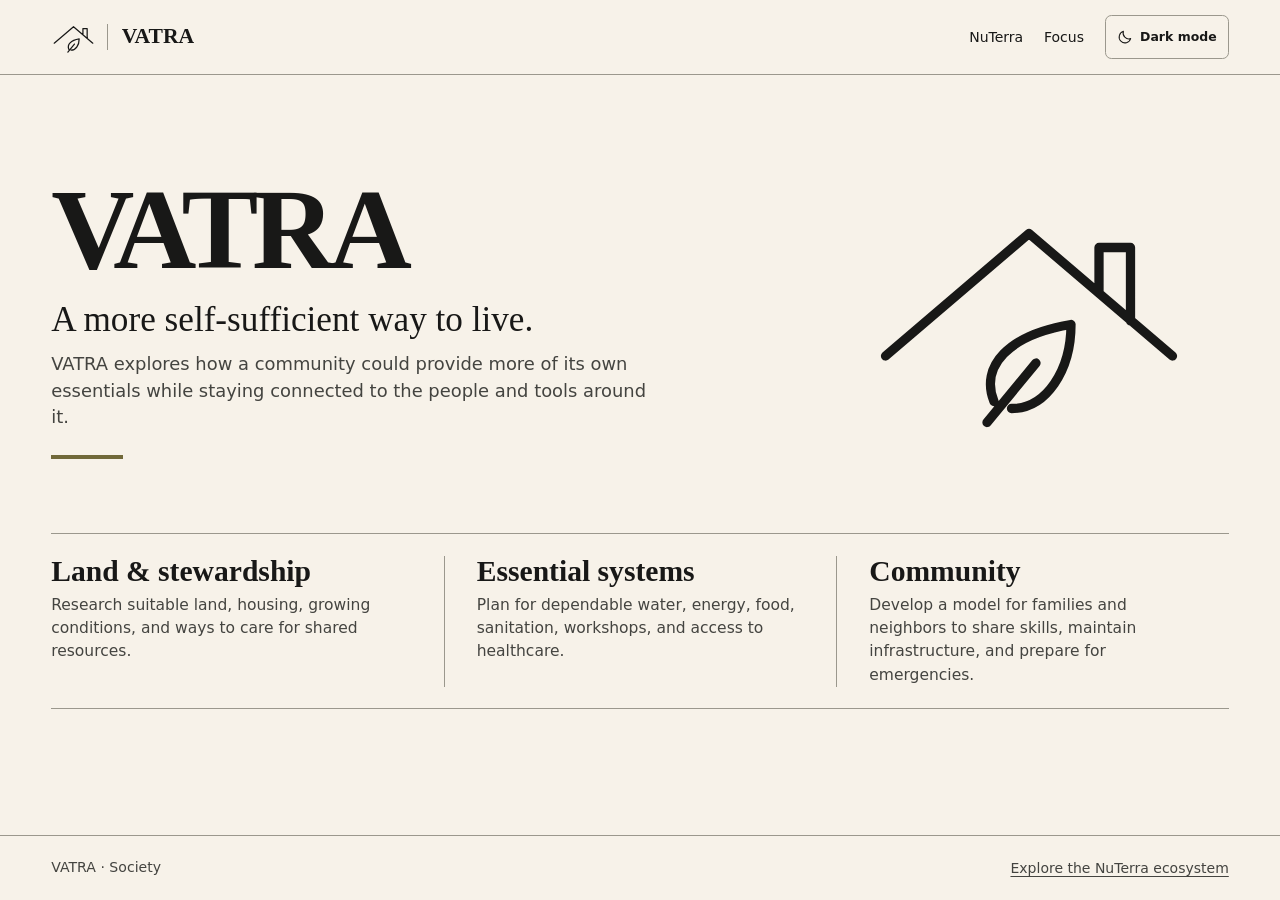
==== index.html @ 863878cb "Launch the Vatra project site" ====
<!doctype html>
<html lang="en" class="vatra">
<head>
  <meta charset="utf-8">
  <meta name="viewport" content="width=device-width, initial-scale=1">
  <title>VATRA | The NuTerra Project</title>
  <meta name="description" content="VATRA explores how a community could provide more of its own essentials while staying connected to the people and tools around it.">
  <meta name="theme-color" content="#f7f2e9">
  <link rel="canonical" href="https://deusordo.github.io/Vatra/">
  <link rel="icon" type="image/svg+xml" href="./favicon.svg">
  <meta property="og:type" content="website">
  <meta property="og:title" content="VATRA | The NuTerra Project">
  <meta property="og:description" content="VATRA explores how a community could provide more of its own essentials while staying connected to the people and tools around it.">
  <meta property="og:url" content="https://deusordo.github.io/Vatra/">
  <script src="./theme.js"></script>
  <link rel="stylesheet" href="./styles.css">
</head>
<body>
  <a class="skip" href="#content">Skip to content</a>
  <header class="site-header">
    <div class="wrap header-inner">
      <a class="identity" href="./"><span class="mark" aria-hidden="true"></span><span class="identity-name">VATRA</span></a>
      <nav class="header-links" aria-label="Main navigation">
        <a href="../NuTerra/">NuTerra</a>
        <a href="#focus">Focus</a>
        <button class="theme-toggle" data-theme-toggle type="button" hidden>
          <svg class="theme-sun" viewBox="0 0 24 24" aria-hidden="true"><circle cx="12" cy="12" r="4"/><path d="M12 2v2m0 16v2M2 12h2m16 0h2M4.93 4.93l1.41 1.41m11.32 11.32 1.41 1.41m0-14.14-1.41 1.41M6.34 17.66l-1.41 1.41"/></svg>
          <svg class="theme-moon" viewBox="0 0 24 24" aria-hidden="true"><path d="M20.5 14.4A8.7 8.7 0 0 1 9.6 3.5 8.8 8.8 0 1 0 20.5 14.4Z"/></svg>
          <span data-theme-label>Theme</span>
        </button>
      </nav>
    </div>
  </header>
  <main class="wrap" id="content" tabindex="-1">
    <section class="hero" aria-labelledby="title">
      <div class="hero-copy">
        <h1 id="title">VATRA</h1>
        <p class="tagline">A more self-sufficient way to live.</p>
        <p class="summary">VATRA explores how a community could provide more of its own essentials while staying connected to the people and tools around it.</p>
      </div>
      <span class="mark hero-mark" aria-hidden="true"></span>
    </section>
    <ul class="focus" id="focus" aria-label="Areas of focus">
        <li><h2>Land &amp; stewardship</h2><p>Research suitable land, housing, growing conditions, and ways to care for shared resources.</p></li>
        <li><h2>Essential systems</h2><p>Plan for dependable water, energy, food, sanitation, workshops, and access to healthcare.</p></li>
        <li><h2>Community</h2><p>Develop a model for families and neighbors to share skills, maintain infrastructure, and prepare for emergencies.</p></li>
    </ul>
  </main>
  <footer class="site-footer">
    <div class="wrap footer-inner">
      <p>VATRA · Society</p>
      <a href="../NuTerra/#ecosystem">Explore the NuTerra ecosystem</a>
    </div>
  </footer>
</body>
</html>
---- styles.css ----
*, *::before, *::after { box-sizing: border-box; }
:root {
  color-scheme: light dark;
  --paper: light-dark(var(--day), var(--night));
  --ink: light-dark(#181817, #f4f3f0);
  --muted: light-dark(#444440, #c1c3c4);
  --rule: light-dark(#9b988d, #777a7b);
  --accent: light-dark(var(--accent-day), var(--accent-night));
  --theme-outline: var(--rule);
  --theme-hover: light-dark(#00000009, #ffffff12);
  --serif: Georgia, 'Times New Roman', serif;
  --sans: system-ui, -apple-system, sans-serif;
  --heading: var(--serif);
  --copy: var(--serif);
  background: var(--paper);
  color: var(--ink);
  font: 1rem/1.5 var(--sans);
}
:root[data-theme="light"] { color-scheme: light; }
:root[data-theme="dark"] { color-scheme: dark; }
:root.vatra { --day: #f7f2e9; --night: #191613; --accent-day: #716939; --accent-night: #b6a873; }
:root.numind { --day: #f7f5f9; --night: #19171f; --accent-day: #75608e; --accent-night: #bda9d1; }
:root.vio { --day: #f3f6f7; --night: #121419; --accent-day: #42647b; --accent-night: #a0b9cb; --heading: var(--sans); --copy: var(--sans); }
body { display: flex; flex-direction: column; min-height: 100svh; margin: 0; }
.wrap { width: min(100% - clamp(2rem, 8vw, 8rem), 75rem); margin-inline: auto; }
a { color: inherit; text-underline-offset: .24em; }
a:focus-visible { outline: 2px solid currentColor; outline-offset: 4px; }
.skip { position: absolute; z-index: 1; inset: .5rem auto auto 1rem; padding: .65rem; background: var(--paper); transform: translateY(-160%); }
.skip:focus { transform: none; }
.site-header { border-bottom: 1px solid var(--rule); }
.header-inner, .footer-inner { display: flex; justify-content: space-between; align-items: center; flex-wrap: wrap; gap: .6rem 1.25rem; }
.header-inner { min-height: 4.65rem; padding-block: .4rem; }
.identity { display: inline-flex; align-items: center; gap: .7rem; width: fit-content; font: 650 1.35rem/1.2 var(--heading); text-decoration: none; }
.mark { display: block; flex: none; background: currentColor; mask: url('./mark.svg') center / contain no-repeat; }
.identity .mark { width: 2.8rem; height: 2.8rem; }
.identity-name { border-inline-start: 1px solid var(--rule); padding-inline-start: .85rem; }
.header-links { display: flex; align-items: center; flex-wrap: wrap; gap: .25rem 1.3rem; }
.header-links a, .footer-inner a { display: inline-flex; align-items: center; min-height: 2.75rem; font-size: .875rem; }
.header-links a { text-decoration: none; }
.header-links a:hover { text-decoration: underline; }
main { flex: 1; }
.hero { display: grid; grid-template-columns: minmax(0, 1fr) minmax(12rem, .56fr); align-items: center; gap: clamp(2rem, 5vw, 6rem); padding-block: clamp(2.2rem, 5.5vw, 6rem) clamp(1.9rem, 4vw, 4rem); }
h1, h2 { margin: 0; font-family: var(--heading); line-height: 1.05; }
h1 { font-size: clamp(3.9rem, 9vw, 8rem); font-weight: 600; letter-spacing: -.055em; }
.vio h1 { font-weight: 750; }
.tagline { margin: .55rem 0 .65rem; font: 500 clamp(1.45rem, 3vw, 2.2rem)/1.18 var(--copy); text-wrap: balance; }
.summary { max-width: 38rem; margin: 0; color: var(--muted); font-size: clamp(.98rem, 1.4vw, 1.125rem); }
.hero-copy::after { content: ''; display: block; width: 4.5rem; height: .25rem; margin-top: 1.45rem; background: var(--accent); }
.hero-mark { width: min(100%, 21rem); aspect-ratio: 1; margin-inline: auto; }
.numind .hero-mark { width: min(100%, 19rem); }
.focus { display: grid; grid-template-columns: repeat(3, minmax(0, 1fr)); margin: 0 0 clamp(2rem, 5vw, 4rem); padding: 1.35rem 0; border-block: 1px solid var(--rule); list-style: none; }
.focus li { padding-inline: clamp(.8rem, 2.5vw, 2rem); }
.focus li:first-child { padding-inline-start: 0; }
.focus li + li { border-inline-start: 1px solid var(--rule); }
.focus h2 { font-size: clamp(1.3rem, 2.5vw, 1.85rem); font-weight: 650; }
.focus p { margin: .45rem 0 0; color: var(--muted); font-size: .97rem; }
.site-footer { border-top: 1px solid var(--rule); color: var(--muted); }
.footer-inner { min-height: 4rem; }
.footer-inner p { font-size: .88rem; }
@media (max-width: 620px) {
  .header-inner { gap: 0; }
  .identity { min-height: 2.75rem; }
  .header-links { gap: .2rem 1rem; }
  .header-links a { min-height: 2.4rem; }
  .hero { grid-template-columns: minmax(0, 1fr); gap: .35rem; }
  .hero-mark, .numind .hero-mark { width: min(58%, 12rem); }
  .focus { grid-template-columns: minmax(0, 1fr); padding: 0; }
  .focus li { padding: .95rem 0; }
  .focus li + li { border-inline-start: 0; border-top: 1px solid var(--rule); }
}

.theme-toggle {
  display: inline-flex;
  align-items: center;
  justify-content: center;
  gap: .45rem;
  flex: none;
  min-height: 2.75rem;
  padding: .35rem .7rem;
  border: 1px solid var(--theme-outline);
  border-radius: .4rem;
  color: inherit;
  background: transparent;
  font: 600 .78rem/1.2 system-ui, sans-serif;
  white-space: nowrap;
  cursor: pointer;
}
.theme-toggle[hidden], .theme-sun, :root[data-theme="dark"] .theme-moon { display: none; }
:root[data-theme="dark"] .theme-sun { display: block; }
.theme-toggle svg { width: 1rem; height: 1rem; fill: none; stroke: currentColor; stroke-width: 1.55; stroke-linecap: round; stroke-linejoin: round; }
.theme-toggle:hover { background: var(--theme-hover); }
.theme-toggle:focus-visible { outline: 2px solid currentColor; outline-offset: 3px; }
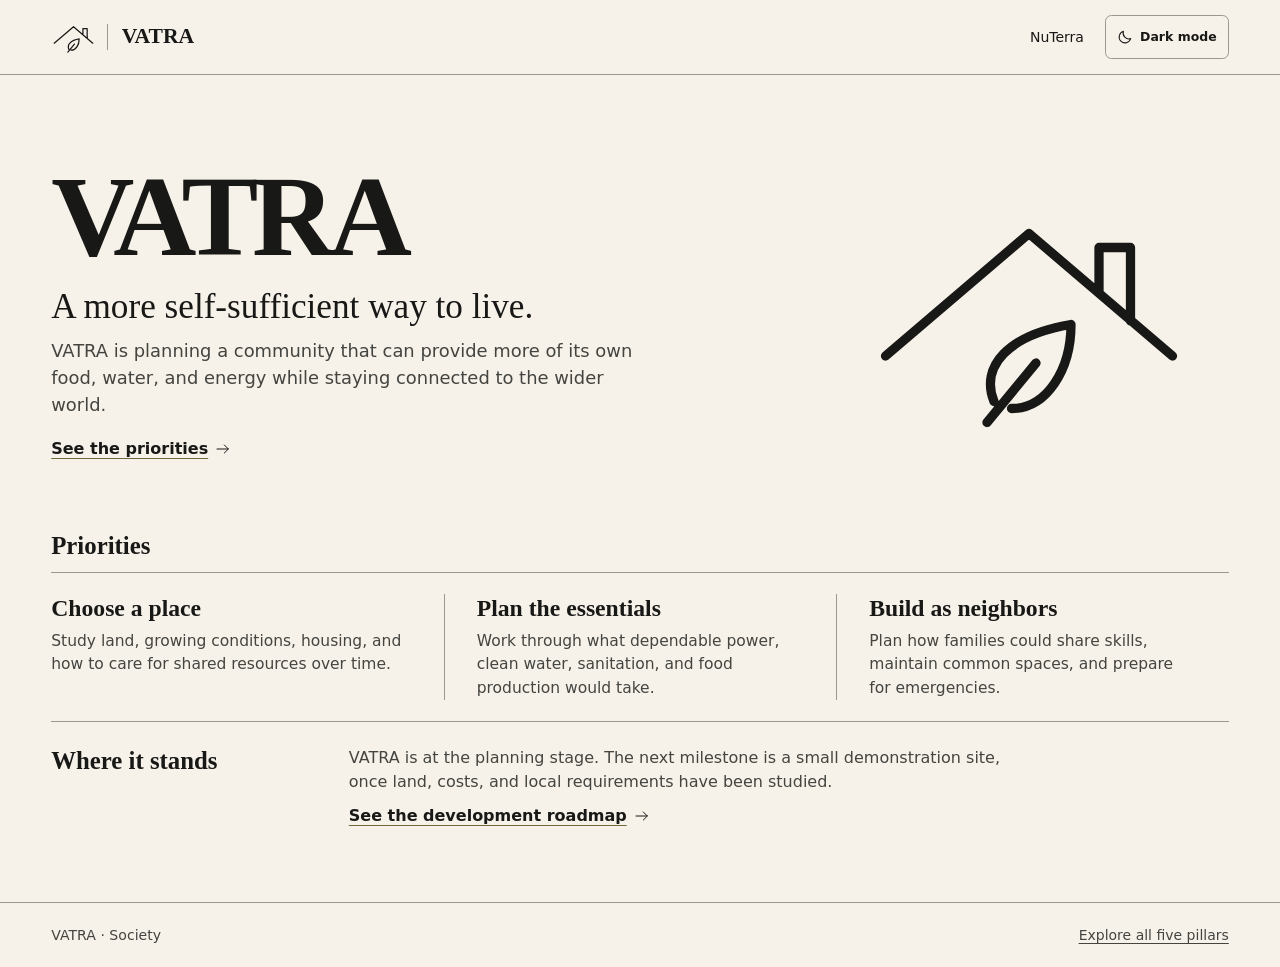
==== commit 2dc33d5a: "Clarify the VATRA plan and next milestone" ====
--- a/index.html
+++ b/index.html
@@ -4,16 +4,16 @@
   <meta charset="utf-8">
   <meta name="viewport" content="width=device-width, initial-scale=1">
   <title>VATRA | The NuTerra Project</title>
-  <meta name="description" content="VATRA explores how a community could provide more of its own essentials while staying connected to the people and tools around it.">
+  <meta name="description" content="VATRA is planning a community that can provide more of its own food, water, and energy while staying connected to the wider world.">
   <meta name="theme-color" content="#f7f2e9">
   <link rel="canonical" href="https://deusordo.github.io/Vatra/">
   <link rel="icon" type="image/svg+xml" href="./favicon.svg">
   <meta property="og:type" content="website">
   <meta property="og:title" content="VATRA | The NuTerra Project">
-  <meta property="og:description" content="VATRA explores how a community could provide more of its own essentials while staying connected to the people and tools around it.">
+  <meta property="og:description" content="VATRA is planning a community that can provide more of its own food, water, and energy while staying connected to the wider world.">
   <meta property="og:url" content="https://deusordo.github.io/Vatra/">
   <script src="./theme.js"></script>
-  <link rel="stylesheet" href="./styles.css">
+  <link rel="stylesheet" href="./styles.css?v=20261123editorial">
 </head>
 <body>
   <a class="skip" href="#content">Skip to content</a>
@@ -22,7 +22,6 @@
       <a class="identity" href="./"><span class="mark" aria-hidden="true"></span><span class="identity-name">VATRA</span></a>
       <nav class="header-links" aria-label="Main navigation">
         <a href="../NuTerra/">NuTerra</a>
-        <a href="#focus">Focus</a>
         <button class="theme-toggle" data-theme-toggle type="button" hidden>
           <svg class="theme-sun" viewBox="0 0 24 24" aria-hidden="true"><circle cx="12" cy="12" r="4"/><path d="M12 2v2m0 16v2M2 12h2m16 0h2M4.93 4.93l1.41 1.41m11.32 11.32 1.41 1.41m0-14.14-1.41 1.41M6.34 17.66l-1.41 1.41"/></svg>
           <svg class="theme-moon" viewBox="0 0 24 24" aria-hidden="true"><path d="M20.5 14.4A8.7 8.7 0 0 1 9.6 3.5 8.8 8.8 0 1 0 20.5 14.4Z"/></svg>
@@ -36,20 +35,31 @@
       <div class="hero-copy">
         <h1 id="title">VATRA</h1>
         <p class="tagline">A more self-sufficient way to live.</p>
-        <p class="summary">VATRA explores how a community could provide more of its own essentials while staying connected to the people and tools around it.</p>
+        <p class="summary">VATRA is planning a community that can provide more of its own food, water, and energy while staying connected to the wider world.</p>
+        <a class="work-link" href="#focus">See the priorities <svg viewBox="0 0 24 24" aria-hidden="true"><path d="M3 12h17m-6-6 6 6-6 6"/></svg></a>
       </div>
       <span class="mark hero-mark" aria-hidden="true"></span>
     </section>
-    <ul class="focus" id="focus" aria-label="Areas of focus">
-        <li><h2>Land &amp; stewardship</h2><p>Research suitable land, housing, growing conditions, and ways to care for shared resources.</p></li>
-        <li><h2>Essential systems</h2><p>Plan for dependable water, energy, food, sanitation, workshops, and access to healthcare.</p></li>
-        <li><h2>Community</h2><p>Develop a model for families and neighbors to share skills, maintain infrastructure, and prepare for emergencies.</p></li>
-    </ul>
+    <section id="focus" aria-labelledby="focus-heading">
+      <h2 class="section-title" id="focus-heading">Priorities</h2>
+      <ul class="focus">
+      <li><h3>Choose a place</h3><p>Study land, growing conditions, housing, and how to care for shared resources over time.</p></li>
+      <li><h3>Plan the essentials</h3><p>Work through what dependable power, clean water, sanitation, and food production would take.</p></li>
+      <li><h3>Build as neighbors</h3><p>Plan how families could share skills, maintain common spaces, and prepare for emergencies.</p></li>
+      </ul>
+    </section>
+    <section class="project-status" aria-labelledby="status-heading">
+      <h2 class="section-title" id="status-heading">Where it stands</h2>
+      <div>
+        <p>VATRA is at the planning stage. The next milestone is a small demonstration site, once land, costs, and local requirements have been studied.</p>
+        <a class="work-link" href="../NuTerra/project.html#roadmap">See the development roadmap <svg viewBox="0 0 24 24" aria-hidden="true"><path d="M3 12h17m-6-6 6 6-6 6"/></svg></a>
+      </div>
+    </section>
   </main>
   <footer class="site-footer">
     <div class="wrap footer-inner">
       <p>VATRA · Society</p>
-      <a href="../NuTerra/#ecosystem">Explore the NuTerra ecosystem</a>
+      <a href="../NuTerra/#ecosystem">Explore all five pillars</a>
     </div>
   </footer>
 </body>
--- a/styles.css
+++ b/styles.css
@@ -45,14 +45,12 @@
 .vio h1 { font-weight: 750; }
 .tagline { margin: .55rem 0 .65rem; font: 500 clamp(1.45rem, 3vw, 2.2rem)/1.18 var(--copy); text-wrap: balance; }
 .summary { max-width: 38rem; margin: 0; color: var(--muted); font-size: clamp(.98rem, 1.4vw, 1.125rem); }
-.hero-copy::after { content: ''; display: block; width: 4.5rem; height: .25rem; margin-top: 1.45rem; background: var(--accent); }
 .hero-mark { width: min(100%, 21rem); aspect-ratio: 1; margin-inline: auto; }
 .numind .hero-mark { width: min(100%, 19rem); }
 .focus { display: grid; grid-template-columns: repeat(3, minmax(0, 1fr)); margin: 0 0 clamp(2rem, 5vw, 4rem); padding: 1.35rem 0; border-block: 1px solid var(--rule); list-style: none; }
 .focus li { padding-inline: clamp(.8rem, 2.5vw, 2rem); }
 .focus li:first-child { padding-inline-start: 0; }
 .focus li + li { border-inline-start: 1px solid var(--rule); }
-.focus h2 { font-size: clamp(1.3rem, 2.5vw, 1.85rem); font-weight: 650; }
 .focus p { margin: .45rem 0 0; color: var(--muted); font-size: .97rem; }
 .site-footer { border-top: 1px solid var(--rule); color: var(--muted); }
 .footer-inner { min-height: 4rem; }
@@ -90,3 +88,22 @@
 .theme-toggle svg { width: 1rem; height: 1rem; fill: none; stroke: currentColor; stroke-width: 1.55; stroke-linecap: round; stroke-linejoin: round; }
 .theme-toggle:hover { background: var(--theme-hover); }
 .theme-toggle:focus-visible { outline: 2px solid currentColor; outline-offset: 3px; }
+
+.work-link { display: inline-flex; align-items: center; gap: .45rem; min-height: 2.75rem; font-weight: 650; width: fit-content; text-decoration-color: var(--accent); }
+.work-link svg { width: 1rem; height: 1rem; flex: none; fill: none; stroke: currentColor; stroke-width: 1.5; stroke-linecap: round; stroke-linejoin: round; }
+.work-link:hover { text-decoration-color: currentColor; }
+.hero .work-link { margin-block-start: .55rem; }
+.section-title { margin-block-end: .8rem; font-size: clamp(1.25rem, 2.3vw, 1.55rem); font-weight: 650; }
+.focus { margin-block-end: 0; }
+.focus h3 { margin: 0; font: 650 clamp(1.15rem, 2vw, 1.48rem)/1.2 var(--heading); }
+.project-status { display: grid; grid-template-columns: minmax(0, .32fr) minmax(0, 1fr); gap: 1rem; margin-block: 1.5rem clamp(2rem, 5vw, 4rem); }
+.project-status p { max-width: 43rem; margin: 0; color: var(--muted); }
+.project-status .section-title { margin: .12rem 0 0; }
+@media (max-width: 620px) {
+  .header-inner { gap: .25rem .65rem; }
+  .header-links { gap: .2rem .65rem; }
+  .hero { position: relative; padding-block: 1.8rem 1.65rem; }
+  .hero h1 { padding-inline-end: 4.5rem; font-size: clamp(3rem, 12.2vw, 4.35rem); }
+  .hero-mark, .numind .hero-mark { position: absolute; inset: 1.45rem 0 auto auto; width: clamp(3.8rem, 16vw, 5rem); }
+  .project-status { grid-template-columns: minmax(0, 1fr); gap: .45rem; }
+}
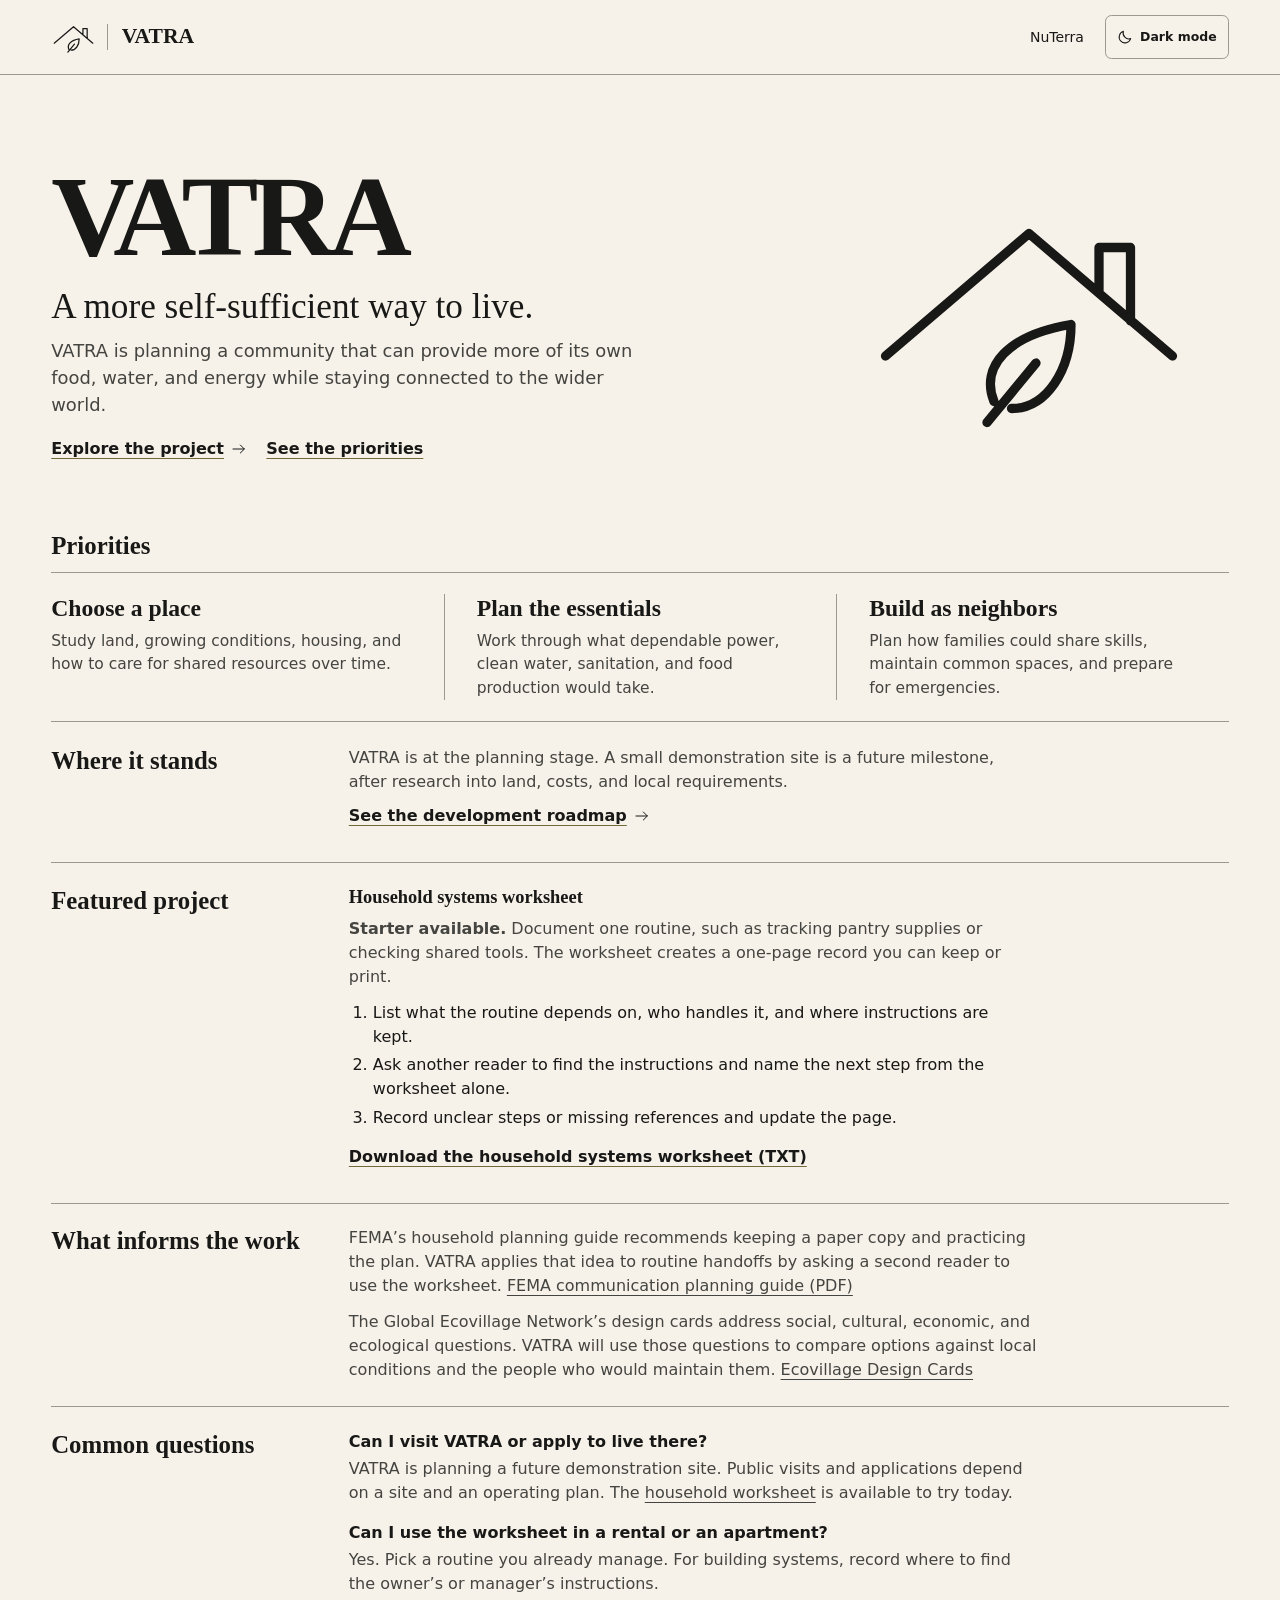
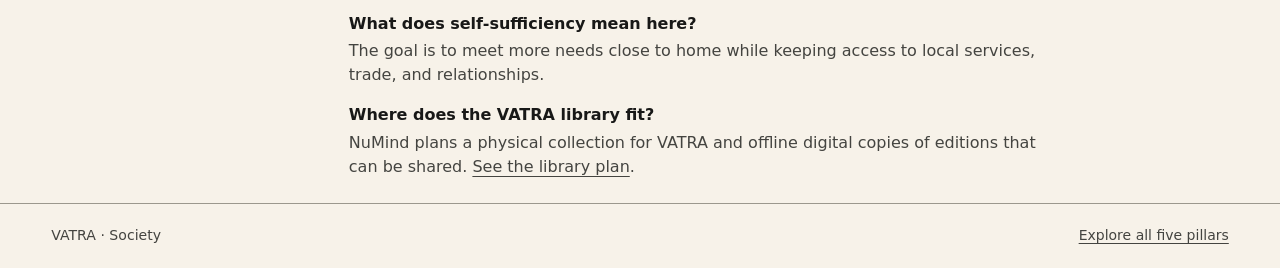
==== commit 7ff17718: "Add a household systems worksheet and field testing plan" ====
--- a/index.html
+++ b/index.html
@@ -13,7 +13,7 @@
   <meta property="og:description" content="VATRA is planning a community that can provide more of its own food, water, and energy while staying connected to the wider world.">
   <meta property="og:url" content="https://deusordo.github.io/Vatra/">
   <script src="./theme.js"></script>
-  <link rel="stylesheet" href="./styles.css?v=20261123editorial">
+  <link rel="stylesheet" href="./styles.css?v=household-systems">
 </head>
 <body>
   <a class="skip" href="#content">Skip to content</a>
@@ -36,7 +36,10 @@
         <h1 id="title">VATRA</h1>
         <p class="tagline">A more self-sufficient way to live.</p>
         <p class="summary">VATRA is planning a community that can provide more of its own food, water, and energy while staying connected to the wider world.</p>
-        <a class="work-link" href="#focus">See the priorities <svg viewBox="0 0 24 24" aria-hidden="true"><path d="M3 12h17m-6-6 6 6-6 6"/></svg></a>
+        <div class="hero-links">
+          <a class="work-link" href="#project">Explore the project <svg viewBox="0 0 24 24" aria-hidden="true"><path d="M3 12h17m-6-6 6 6-6 6"/></svg></a>
+          <a class="work-link" href="#focus">See the priorities</a>
+        </div>
       </div>
       <span class="mark hero-mark" aria-hidden="true"></span>
     </section>
@@ -51,9 +54,42 @@
     <section class="project-status" aria-labelledby="status-heading">
       <h2 class="section-title" id="status-heading">Where it stands</h2>
       <div>
-        <p>VATRA is at the planning stage. The next milestone is a small demonstration site, once land, costs, and local requirements have been studied.</p>
+        <p>VATRA is at the planning stage. A small demonstration site is a future milestone, after research into land, costs, and local requirements.</p>
         <a class="work-link" href="../NuTerra/project.html#roadmap">See the development roadmap <svg viewBox="0 0 24 24" aria-hidden="true"><path d="M3 12h17m-6-6 6 6-6 6"/></svg></a>
       </div>
+    </section>
+    <section class="project-status content-section" id="project" aria-labelledby="project-heading">
+      <h2 class="section-title" id="project-heading">Featured project</h2>
+      <div>
+        <h3>Household systems worksheet</h3>
+        <p><strong>Starter available.</strong> Document one routine, such as tracking pantry supplies or checking shared tools. The worksheet creates a one-page record you can keep or print.</p>
+        <ol class="project-steps">
+          <li>List what the routine depends on, who handles it, and where instructions are kept.</li>
+          <li>Ask another reader to find the instructions and name the next step from the worksheet alone.</li>
+          <li>Record unclear steps or missing references and update the page.</li>
+        </ol>
+        <a class="work-link" href="./household-systems-worksheet.txt" download>Download the household systems worksheet (TXT)</a>
+      </div>
+    </section>
+    <section class="project-status content-section" aria-labelledby="research-heading">
+      <h2 class="section-title" id="research-heading">What informs the work</h2>
+      <div>
+        <p>FEMA’s household planning guide recommends keeping a paper copy and practicing the plan. VATRA applies that idea to routine handoffs by asking a second reader to use the worksheet. <a href="https://www.ready.gov/sites/default/files/2020-03/family-emergency-communication-planning-document.pdf">FEMA communication planning guide (PDF)</a></p>
+        <p>The Global Ecovillage Network’s design cards address social, cultural, economic, and ecological questions. VATRA will use those questions to compare options against local conditions and the people who would maintain them. <a href="https://ecovillage.org/resources-library/tools/ecovillage-design-cards-online-tool/">Ecovillage Design Cards</a></p>
+      </div>
+    </section>
+    <section class="project-status content-section" id="questions" aria-labelledby="questions-heading">
+      <h2 class="section-title" id="questions-heading">Common questions</h2>
+      <dl class="questions">
+        <dt>Can I visit VATRA or apply to live there?</dt>
+        <dd>VATRA is planning a future demonstration site. Public visits and applications depend on a site and an operating plan. The <a href="#project">household worksheet</a> is available to try today.</dd>
+        <dt>Can I use the worksheet in a rental or an apartment?</dt>
+        <dd>Yes. Pick a routine you already manage. For building systems, record where to find the owner’s or manager’s instructions.</dd>
+        <dt>What does self-sufficiency mean here?</dt>
+        <dd>The goal is to meet more needs close to home while keeping access to local services, trade, and relationships.</dd>
+        <dt>Where does the VATRA library fit?</dt>
+        <dd>NuMind plans a physical collection for VATRA and offline digital copies of editions that can be shared. <a href="../Numind/#library">See the library plan</a>.</dd>
+      </dl>
     </section>
   </main>
   <footer class="site-footer">
--- a/styles.css
+++ b/styles.css
@@ -92,13 +92,22 @@
 .work-link { display: inline-flex; align-items: center; gap: .45rem; min-height: 2.75rem; font-weight: 650; width: fit-content; text-decoration-color: var(--accent); }
 .work-link svg { width: 1rem; height: 1rem; flex: none; fill: none; stroke: currentColor; stroke-width: 1.5; stroke-linecap: round; stroke-linejoin: round; }
 .work-link:hover { text-decoration-color: currentColor; }
-.hero .work-link { margin-block-start: .55rem; }
+.hero-links { display: flex; flex-wrap: wrap; gap: 0 1.2rem; margin-block-start: .55rem; }
 .section-title { margin-block-end: .8rem; font-size: clamp(1.25rem, 2.3vw, 1.55rem); font-weight: 650; }
 .focus { margin-block-end: 0; }
 .focus h3 { margin: 0; font: 650 clamp(1.15rem, 2vw, 1.48rem)/1.2 var(--heading); }
-.project-status { display: grid; grid-template-columns: minmax(0, .32fr) minmax(0, 1fr); gap: 1rem; margin-block: 1.5rem clamp(2rem, 5vw, 4rem); }
+.project-status { display: grid; grid-template-columns: minmax(0, .32fr) minmax(0, 1fr); gap: 1rem; margin-block: 1.5rem; }
 .project-status p { max-width: 43rem; margin: 0; color: var(--muted); }
 .project-status .section-title { margin: .12rem 0 0; }
+.content-section { border-block-start: 1px solid var(--rule); padding-block-start: 1.4rem; }
+.content-section h3 { margin: 0 0 .55rem; font: 650 1.15rem/1.2 var(--heading); }
+.content-section p + p { margin-top: .75rem; }
+.project-steps { max-width: 42rem; margin: .75rem 0 .3rem; padding-inline-start: 1.5rem; }
+.project-steps li + li { margin-top: .3rem; }
+.questions { max-width: 43rem; margin: 0; }
+.questions dt { font-weight: 650; }
+.questions dt:not(:first-child) { margin-top: 1rem; }
+.questions dd { margin: .2rem 0 0; color: var(--muted); }
 @media (max-width: 620px) {
   .header-inner { gap: .25rem .65rem; }
   .header-links { gap: .2rem .65rem; }
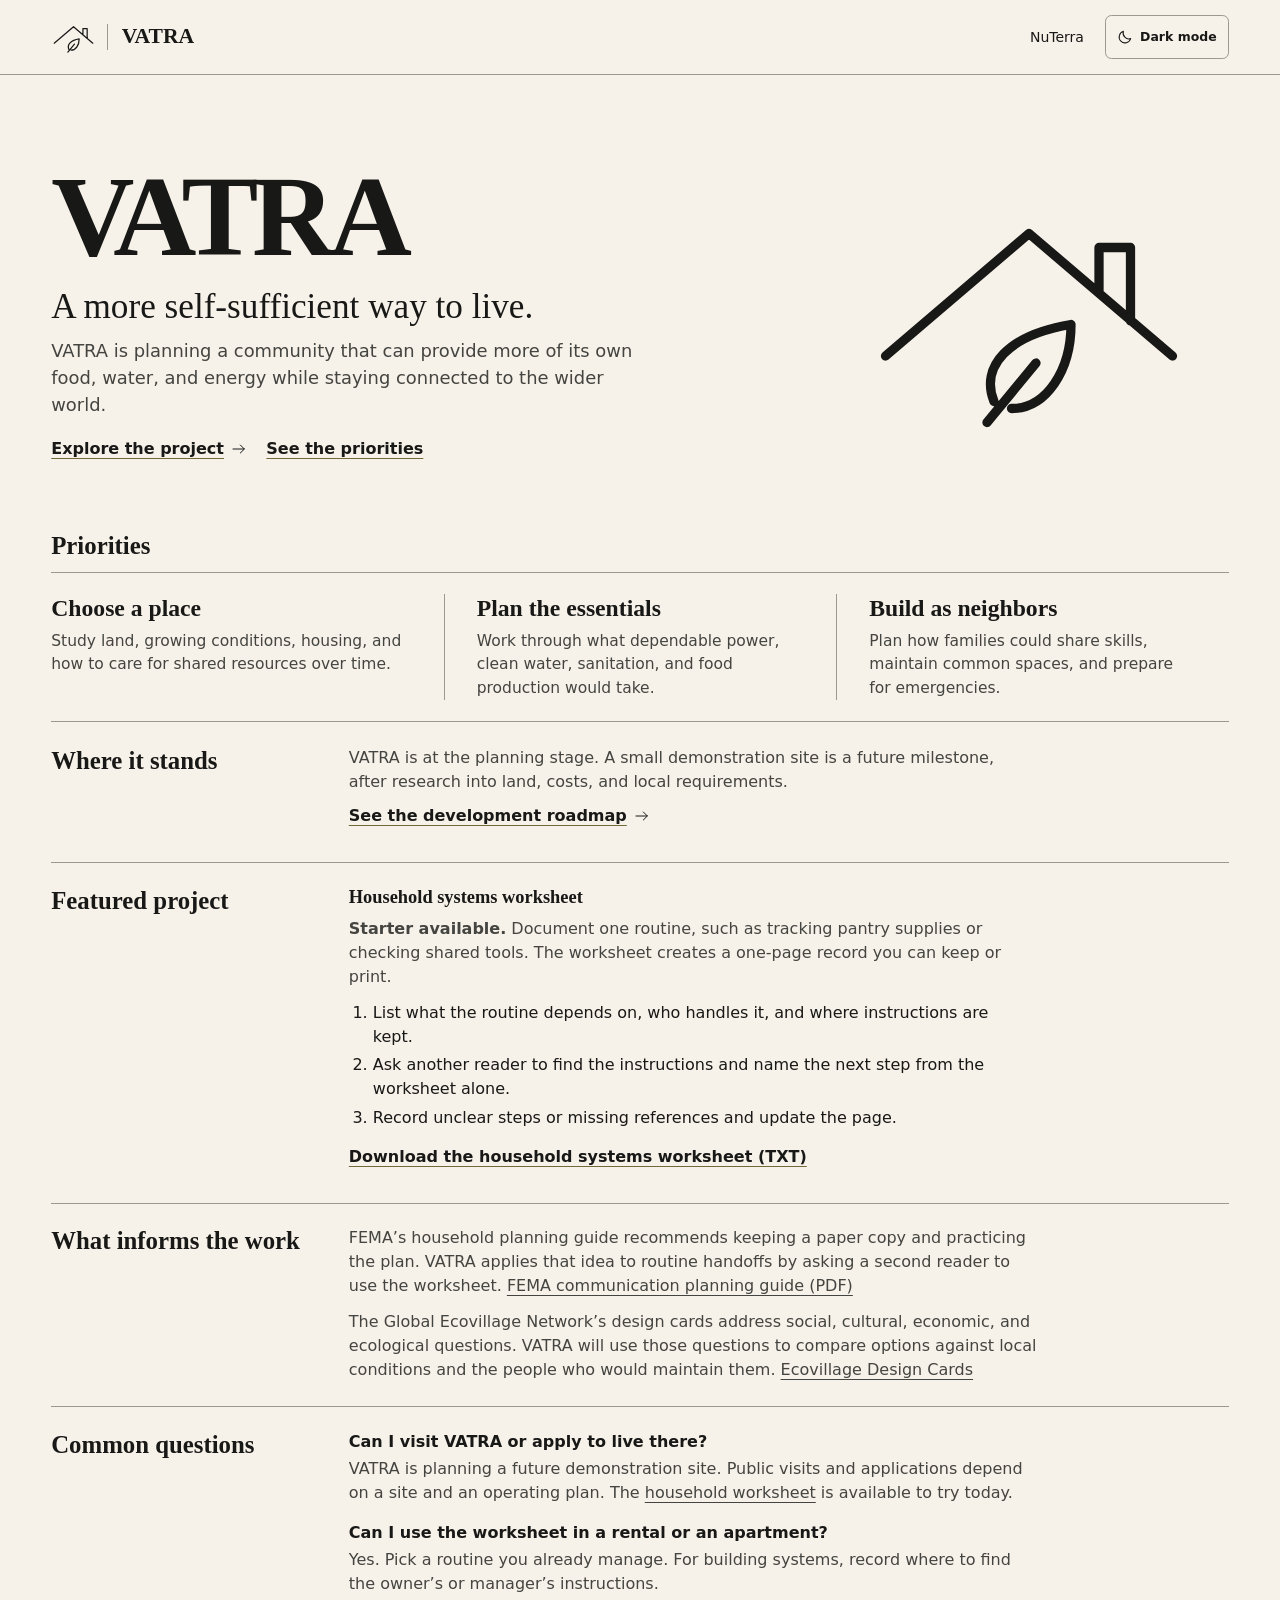
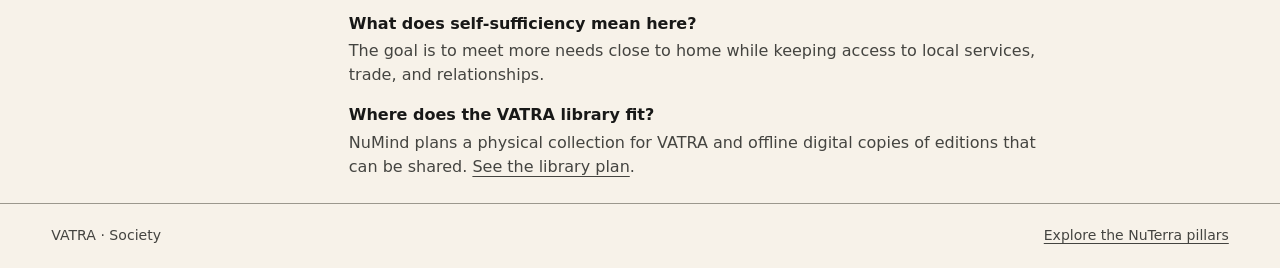
==== commit 82f99178: "Align the VATRA ecosystem link with NuTerra" ====
--- a/index.html
+++ b/index.html
@@ -95,7 +95,7 @@
   <footer class="site-footer">
     <div class="wrap footer-inner">
       <p>VATRA · Society</p>
-      <a href="../NuTerra/#ecosystem">Explore all five pillars</a>
+      <a href="../NuTerra/#ecosystem">Explore the NuTerra pillars</a>
     </div>
   </footer>
 </body>
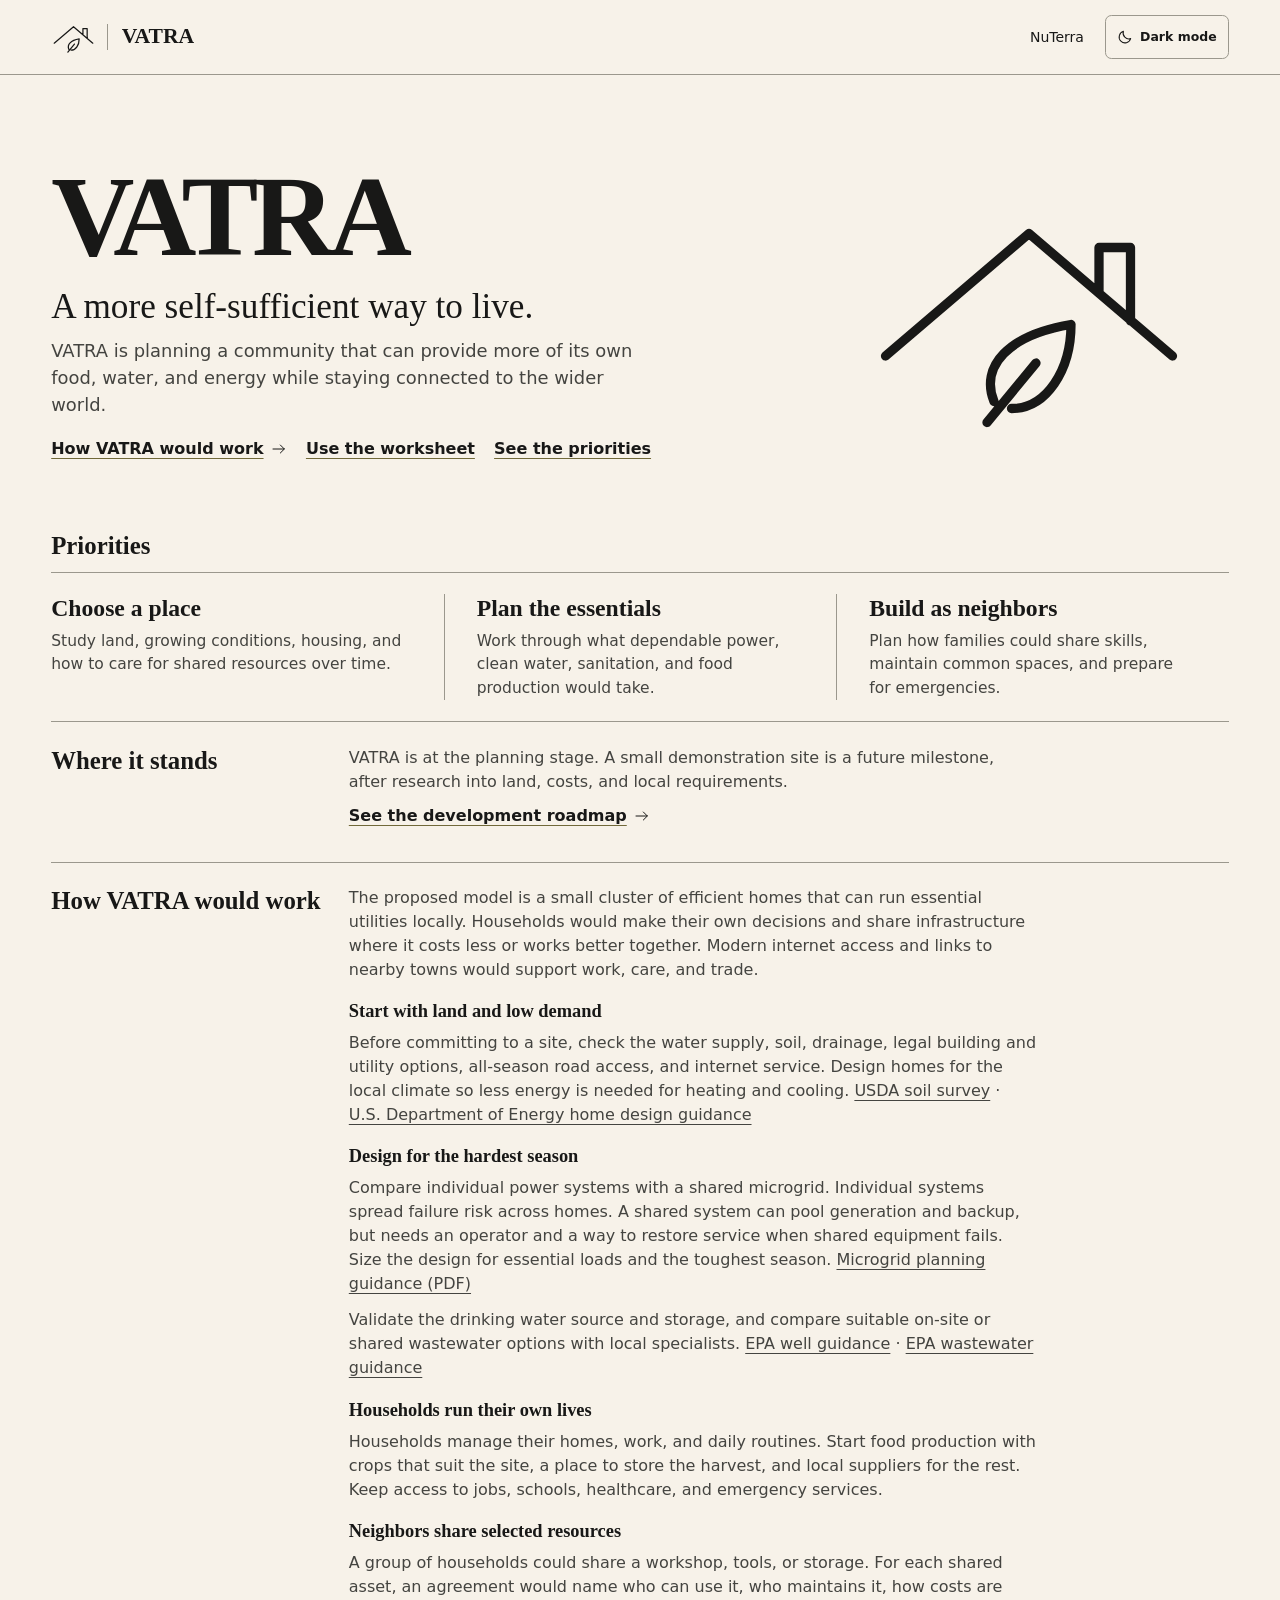
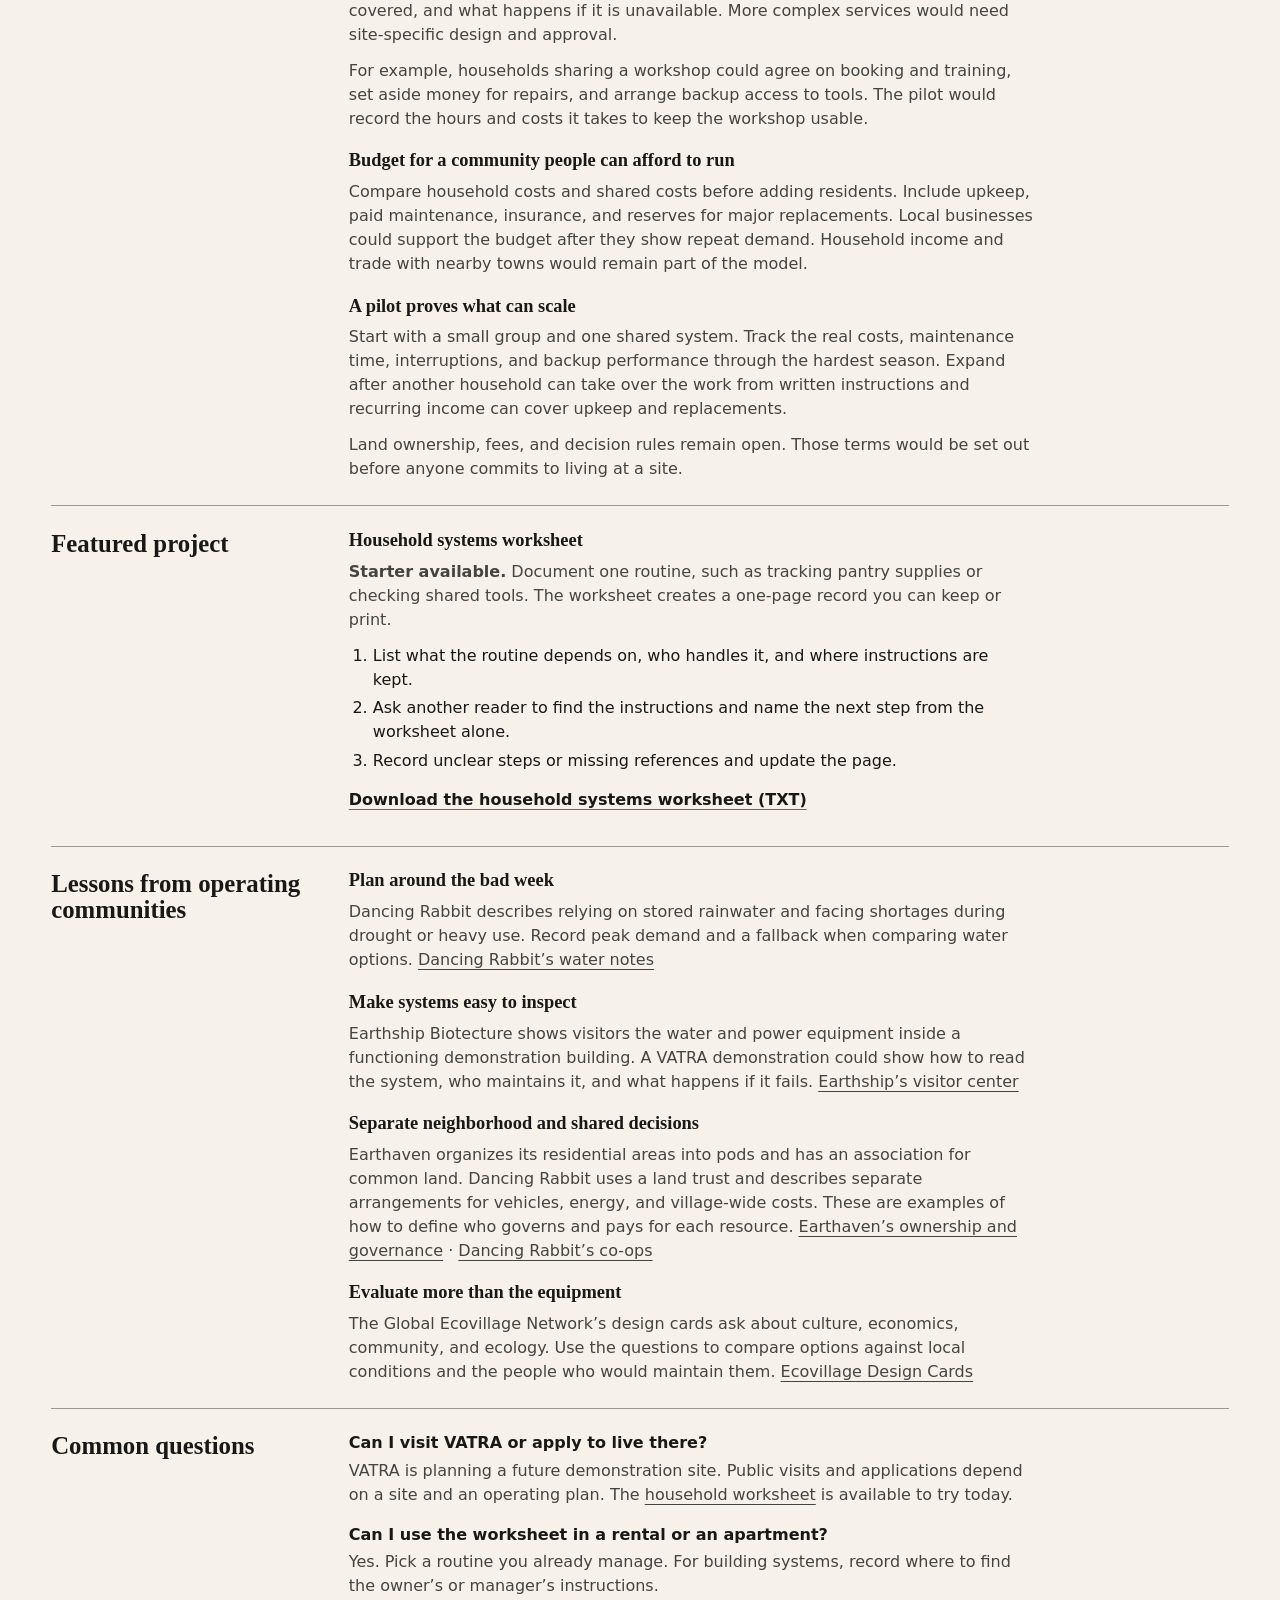
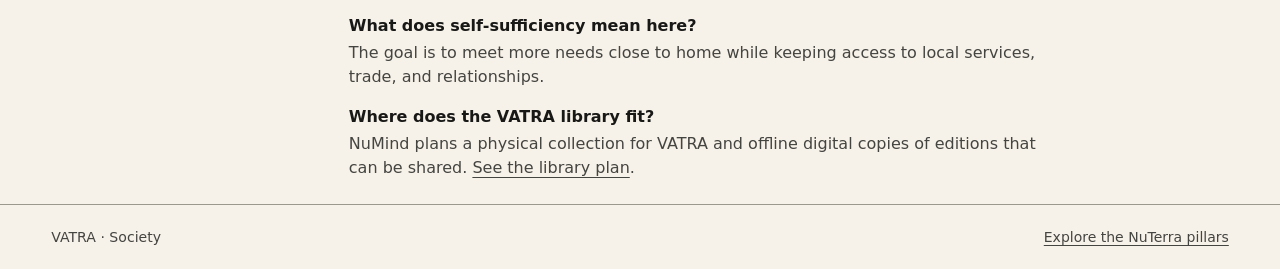
==== commit 4c84c4b0: "Explain VATRA’s proposed off-grid operating model" ====
--- a/index.html
+++ b/index.html
@@ -13,7 +13,7 @@
   <meta property="og:description" content="VATRA is planning a community that can provide more of its own food, water, and energy while staying connected to the wider world.">
   <meta property="og:url" content="https://deusordo.github.io/Vatra/">
   <script src="./theme.js"></script>
-  <link rel="stylesheet" href="./styles.css?v=household-systems">
+  <link rel="stylesheet" href="./styles.css?v=operating-model">
 </head>
 <body>
   <a class="skip" href="#content">Skip to content</a>
@@ -37,7 +37,8 @@
         <p class="tagline">A more self-sufficient way to live.</p>
         <p class="summary">VATRA is planning a community that can provide more of its own food, water, and energy while staying connected to the wider world.</p>
         <div class="hero-links">
-          <a class="work-link" href="#project">Explore the project <svg viewBox="0 0 24 24" aria-hidden="true"><path d="M3 12h17m-6-6 6 6-6 6"/></svg></a>
+          <a class="work-link" href="#how-it-works">How VATRA would work <svg viewBox="0 0 24 24" aria-hidden="true"><path d="M3 12h17m-6-6 6 6-6 6"/></svg></a>
+          <a class="work-link" href="#project">Use the worksheet</a>
           <a class="work-link" href="#focus">See the priorities</a>
         </div>
       </div>
@@ -58,6 +59,27 @@
         <a class="work-link" href="../NuTerra/project.html#roadmap">See the development roadmap <svg viewBox="0 0 24 24" aria-hidden="true"><path d="M3 12h17m-6-6 6 6-6 6"/></svg></a>
       </div>
     </section>
+    <section class="project-status content-section" id="how-it-works" aria-labelledby="operating-heading">
+      <h2 class="section-title" id="operating-heading">How VATRA would work</h2>
+      <div>
+        <p>The proposed model is a small cluster of efficient homes that can run essential utilities locally. Households would make their own decisions and share infrastructure where it costs less or works better together. Modern internet access and links to nearby towns would support work, care, and trade.</p>
+        <h3>Start with land and low demand</h3>
+        <p>Before committing to a site, check the water supply, soil, drainage, legal building and utility options, all-season road access, and internet service. Design homes for the local climate so less energy is needed for heating and cooling. <a href="https://websoilsurvey.nrcs.usda.gov/app/">USDA soil survey</a> · <a href="https://bsesc.energy.gov/energy-basics/how-design-performance">U.S. Department of Energy home design guidance</a></p>
+        <h3>Design for the hardest season</h3>
+        <p>Compare individual power systems with a shared microgrid. Individual systems spread failure risk across homes. A shared system can pool generation and backup, but needs an operator and a way to restore service when shared equipment fails. Size the design for essential loads and the toughest season. <a href="https://docs.nlr.gov/docs/fy24osti/89881.pdf">Microgrid planning guidance (PDF)</a></p>
+        <p>Validate the drinking water source and storage, and compare suitable on-site or shared wastewater options with local specialists. <a href="https://www.epa.gov/privatewells">EPA well guidance</a> · <a href="https://www.epa.gov/septic/septic-systems-guidance">EPA wastewater guidance</a></p>
+        <h3>Households run their own lives</h3>
+        <p>Households manage their homes, work, and daily routines. Start food production with crops that suit the site, a place to store the harvest, and local suppliers for the rest. Keep access to jobs, schools, healthcare, and emergency services.</p>
+        <h3>Neighbors share selected resources</h3>
+        <p>A group of households could share a workshop, tools, or storage. For each shared asset, an agreement would name who can use it, who maintains it, how costs are covered, and what happens if it is unavailable. More complex services would need site-specific design and approval.</p>
+        <p>For example, households sharing a workshop could agree on booking and training, set aside money for repairs, and arrange backup access to tools. The pilot would record the hours and costs it takes to keep the workshop usable.</p>
+        <h3>Budget for a community people can afford to run</h3>
+        <p>Compare household costs and shared costs before adding residents. Include upkeep, paid maintenance, insurance, and reserves for major replacements. Local businesses could support the budget after they show repeat demand. Household income and trade with nearby towns would remain part of the model.</p>
+        <h3>A pilot proves what can scale</h3>
+        <p>Start with a small group and one shared system. Track the real costs, maintenance time, interruptions, and backup performance through the hardest season. Expand after another household can take over the work from written instructions and recurring income can cover upkeep and replacements.</p>
+        <p>Land ownership, fees, and decision rules remain open. Those terms would be set out before anyone commits to living at a site.</p>
+      </div>
+    </section>
     <section class="project-status content-section" id="project" aria-labelledby="project-heading">
       <h2 class="section-title" id="project-heading">Featured project</h2>
       <div>
@@ -71,11 +93,17 @@
         <a class="work-link" href="./household-systems-worksheet.txt" download>Download the household systems worksheet (TXT)</a>
       </div>
     </section>
-    <section class="project-status content-section" aria-labelledby="research-heading">
-      <h2 class="section-title" id="research-heading">What informs the work</h2>
+    <section class="project-status content-section" id="field-notes" aria-labelledby="research-heading">
+      <h2 class="section-title" id="research-heading">Lessons from operating communities</h2>
       <div>
-        <p>FEMA’s household planning guide recommends keeping a paper copy and practicing the plan. VATRA applies that idea to routine handoffs by asking a second reader to use the worksheet. <a href="https://www.ready.gov/sites/default/files/2020-03/family-emergency-communication-planning-document.pdf">FEMA communication planning guide (PDF)</a></p>
-        <p>The Global Ecovillage Network’s design cards address social, cultural, economic, and ecological questions. VATRA will use those questions to compare options against local conditions and the people who would maintain them. <a href="https://ecovillage.org/resources-library/tools/ecovillage-design-cards-online-tool/">Ecovillage Design Cards</a></p>
+        <h3>Plan around the bad week</h3>
+        <p>Dancing Rabbit describes relying on stored rainwater and facing shortages during drought or heavy use. Record peak demand and a fallback when comparing water options. <a href="https://www.dancingrabbit.org/ecovillage-life/eco-living/water/">Dancing Rabbit’s water notes</a></p>
+        <h3>Make systems easy to inspect</h3>
+        <p>Earthship Biotecture shows visitors the water and power equipment inside a functioning demonstration building. A VATRA demonstration could show how to read the system, who maintains it, and what happens if it fails. <a href="https://earthship.com/visit/">Earthship’s visitor center</a></p>
+        <h3>Separate neighborhood and shared decisions</h3>
+        <p>Earthaven organizes its residential areas into pods and has an association for common land. Dancing Rabbit uses a land trust and describes separate arrangements for vehicles, energy, and village-wide costs. These are examples of how to define who governs and pays for each resource. <a href="https://www.earthaven.org/faqs/">Earthaven’s ownership and governance</a> · <a href="https://www.dancingrabbit.org/ecovillage-life/eco-living/co-ops/">Dancing Rabbit’s co-ops</a></p>
+        <h3>Evaluate more than the equipment</h3>
+        <p>The Global Ecovillage Network’s design cards ask about culture, economics, community, and ecology. Use the questions to compare options against local conditions and the people who would maintain them. <a href="https://ecovillage.org/resources-library/tools/ecovillage-design-cards-online-tool/">Ecovillage Design Cards</a></p>
       </div>
     </section>
     <section class="project-status content-section" id="questions" aria-labelledby="questions-heading">
--- a/styles.css
+++ b/styles.css
@@ -101,6 +101,7 @@
 .project-status .section-title { margin: .12rem 0 0; }
 .content-section { border-block-start: 1px solid var(--rule); padding-block-start: 1.4rem; }
 .content-section h3 { margin: 0 0 .55rem; font: 650 1.15rem/1.2 var(--heading); }
+.content-section p + h3 { margin-block-start: 1.15rem; }
 .content-section p + p { margin-top: .75rem; }
 .project-steps { max-width: 42rem; margin: .75rem 0 .3rem; padding-inline-start: 1.5rem; }
 .project-steps li + li { margin-top: .3rem; }
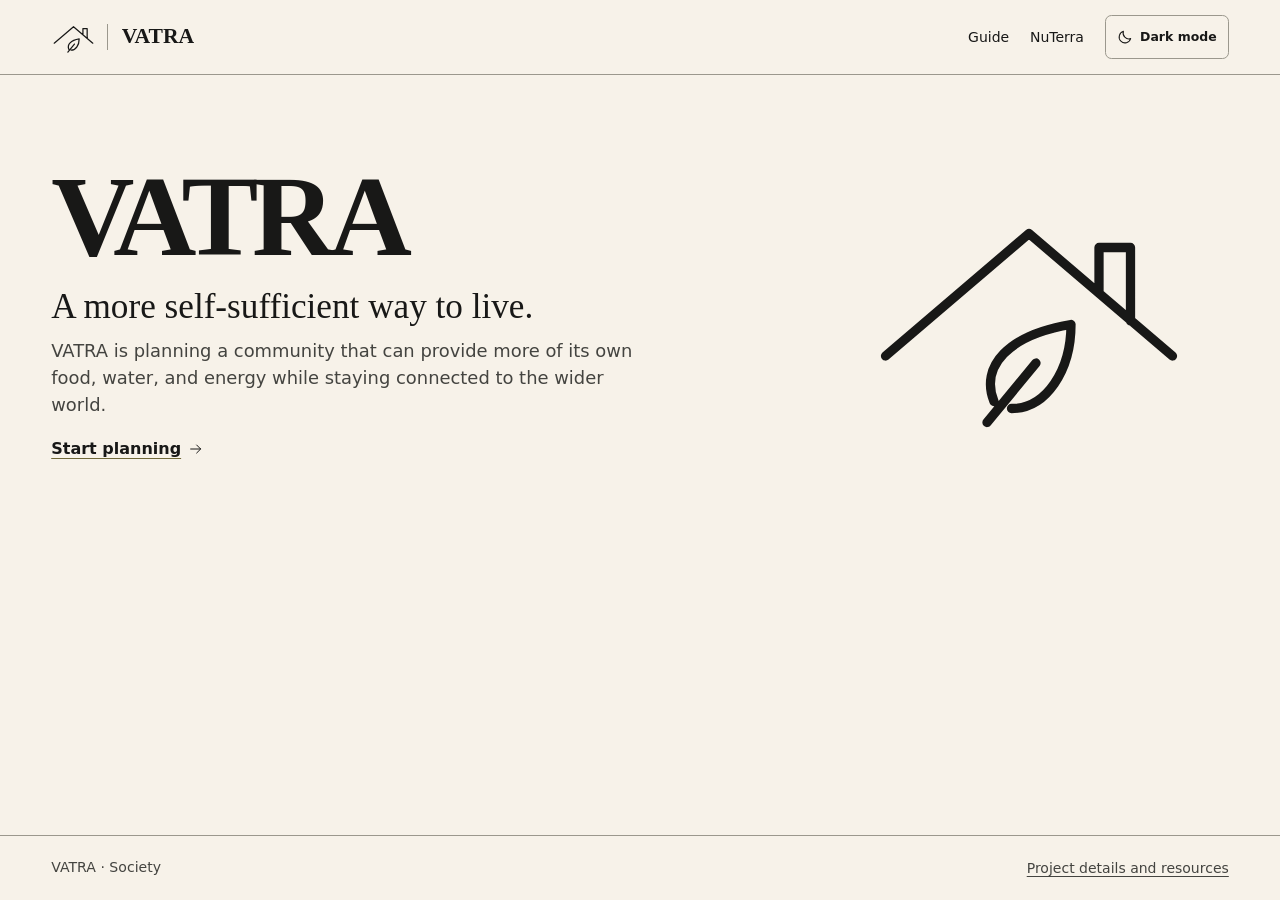
==== commit c7a503f6: "Publish VATRA off-grid planning guide and worksheet" ====
--- a/index.html
+++ b/index.html
@@ -14,6 +14,7 @@
   <meta property="og:url" content="https://deusordo.github.io/Vatra/">
   <script src="./theme.js"></script>
   <link rel="stylesheet" href="./styles.css?v=operating-model">
+  <script src="../NuTerra/legacy-links.js" data-details="./details.html" data-anchors="focus focus-heading status-heading how-it-works operating-heading project project-heading field-notes research-heading questions questions-heading" defer></script>
 </head>
 <body>
   <a class="skip" href="#content">Skip to content</a>
@@ -21,6 +22,7 @@
     <div class="wrap header-inner">
       <a class="identity" href="./"><span class="mark" aria-hidden="true"></span><span class="identity-name">VATRA</span></a>
       <nav class="header-links" aria-label="Main navigation">
+        <a href="./guide.html">Guide</a>
         <a href="../NuTerra/">NuTerra</a>
         <button class="theme-toggle" data-theme-toggle type="button" hidden>
           <svg class="theme-sun" viewBox="0 0 24 24" aria-hidden="true"><circle cx="12" cy="12" r="4"/><path d="M12 2v2m0 16v2M2 12h2m16 0h2M4.93 4.93l1.41 1.41m11.32 11.32 1.41 1.41m0-14.14-1.41 1.41M6.34 17.66l-1.41 1.41"/></svg>
@@ -37,93 +39,16 @@
         <p class="tagline">A more self-sufficient way to live.</p>
         <p class="summary">VATRA is planning a community that can provide more of its own food, water, and energy while staying connected to the wider world.</p>
         <div class="hero-links">
-          <a class="work-link" href="#how-it-works">How VATRA would work <svg viewBox="0 0 24 24" aria-hidden="true"><path d="M3 12h17m-6-6 6 6-6 6"/></svg></a>
-          <a class="work-link" href="#project">Use the worksheet</a>
-          <a class="work-link" href="#focus">See the priorities</a>
+          <a class="work-link" href="./guide.html">Start planning <svg viewBox="0 0 24 24" aria-hidden="true"><path d="M4 12h15m-6-6 6 6-6 6"/></svg></a>
         </div>
       </div>
       <span class="mark hero-mark" aria-hidden="true"></span>
-    </section>
-    <section id="focus" aria-labelledby="focus-heading">
-      <h2 class="section-title" id="focus-heading">Priorities</h2>
-      <ul class="focus">
-      <li><h3>Choose a place</h3><p>Study land, growing conditions, housing, and how to care for shared resources over time.</p></li>
-      <li><h3>Plan the essentials</h3><p>Work through what dependable power, clean water, sanitation, and food production would take.</p></li>
-      <li><h3>Build as neighbors</h3><p>Plan how families could share skills, maintain common spaces, and prepare for emergencies.</p></li>
-      </ul>
-    </section>
-    <section class="project-status" aria-labelledby="status-heading">
-      <h2 class="section-title" id="status-heading">Where it stands</h2>
-      <div>
-        <p>VATRA is at the planning stage. A small demonstration site is a future milestone, after research into land, costs, and local requirements.</p>
-        <a class="work-link" href="../NuTerra/project.html#roadmap">See the development roadmap <svg viewBox="0 0 24 24" aria-hidden="true"><path d="M3 12h17m-6-6 6 6-6 6"/></svg></a>
-      </div>
-    </section>
-    <section class="project-status content-section" id="how-it-works" aria-labelledby="operating-heading">
-      <h2 class="section-title" id="operating-heading">How VATRA would work</h2>
-      <div>
-        <p>The proposed model is a small cluster of efficient homes that can run essential utilities locally. Households would make their own decisions and share infrastructure where it costs less or works better together. Modern internet access and links to nearby towns would support work, care, and trade.</p>
-        <h3>Start with land and low demand</h3>
-        <p>Before committing to a site, check the water supply, soil, drainage, legal building and utility options, all-season road access, and internet service. Design homes for the local climate so less energy is needed for heating and cooling. <a href="https://websoilsurvey.nrcs.usda.gov/app/">USDA soil survey</a> · <a href="https://bsesc.energy.gov/energy-basics/how-design-performance">U.S. Department of Energy home design guidance</a></p>
-        <h3>Design for the hardest season</h3>
-        <p>Compare individual power systems with a shared microgrid. Individual systems spread failure risk across homes. A shared system can pool generation and backup, but needs an operator and a way to restore service when shared equipment fails. Size the design for essential loads and the toughest season. <a href="https://docs.nlr.gov/docs/fy24osti/89881.pdf">Microgrid planning guidance (PDF)</a></p>
-        <p>Validate the drinking water source and storage, and compare suitable on-site or shared wastewater options with local specialists. <a href="https://www.epa.gov/privatewells">EPA well guidance</a> · <a href="https://www.epa.gov/septic/septic-systems-guidance">EPA wastewater guidance</a></p>
-        <h3>Households run their own lives</h3>
-        <p>Households manage their homes, work, and daily routines. Start food production with crops that suit the site, a place to store the harvest, and local suppliers for the rest. Keep access to jobs, schools, healthcare, and emergency services.</p>
-        <h3>Neighbors share selected resources</h3>
-        <p>A group of households could share a workshop, tools, or storage. For each shared asset, an agreement would name who can use it, who maintains it, how costs are covered, and what happens if it is unavailable. More complex services would need site-specific design and approval.</p>
-        <p>For example, households sharing a workshop could agree on booking and training, set aside money for repairs, and arrange backup access to tools. The pilot would record the hours and costs it takes to keep the workshop usable.</p>
-        <h3>Budget for a community people can afford to run</h3>
-        <p>Compare household costs and shared costs before adding residents. Include upkeep, paid maintenance, insurance, and reserves for major replacements. Local businesses could support the budget after they show repeat demand. Household income and trade with nearby towns would remain part of the model.</p>
-        <h3>A pilot proves what can scale</h3>
-        <p>Start with a small group and one shared system. Track the real costs, maintenance time, interruptions, and backup performance through the hardest season. Expand after another household can take over the work from written instructions and recurring income can cover upkeep and replacements.</p>
-        <p>Land ownership, fees, and decision rules remain open. Those terms would be set out before anyone commits to living at a site.</p>
-      </div>
-    </section>
-    <section class="project-status content-section" id="project" aria-labelledby="project-heading">
-      <h2 class="section-title" id="project-heading">Featured project</h2>
-      <div>
-        <h3>Household systems worksheet</h3>
-        <p><strong>Starter available.</strong> Document one routine, such as tracking pantry supplies or checking shared tools. The worksheet creates a one-page record you can keep or print.</p>
-        <ol class="project-steps">
-          <li>List what the routine depends on, who handles it, and where instructions are kept.</li>
-          <li>Ask another reader to find the instructions and name the next step from the worksheet alone.</li>
-          <li>Record unclear steps or missing references and update the page.</li>
-        </ol>
-        <a class="work-link" href="./household-systems-worksheet.txt" download>Download the household systems worksheet (TXT)</a>
-      </div>
-    </section>
-    <section class="project-status content-section" id="field-notes" aria-labelledby="research-heading">
-      <h2 class="section-title" id="research-heading">Lessons from operating communities</h2>
-      <div>
-        <h3>Plan around the bad week</h3>
-        <p>Dancing Rabbit describes relying on stored rainwater and facing shortages during drought or heavy use. Record peak demand and a fallback when comparing water options. <a href="https://www.dancingrabbit.org/ecovillage-life/eco-living/water/">Dancing Rabbit’s water notes</a></p>
-        <h3>Make systems easy to inspect</h3>
-        <p>Earthship Biotecture shows visitors the water and power equipment inside a functioning demonstration building. A VATRA demonstration could show how to read the system, who maintains it, and what happens if it fails. <a href="https://earthship.com/visit/">Earthship’s visitor center</a></p>
-        <h3>Separate neighborhood and shared decisions</h3>
-        <p>Earthaven organizes its residential areas into pods and has an association for common land. Dancing Rabbit uses a land trust and describes separate arrangements for vehicles, energy, and village-wide costs. These are examples of how to define who governs and pays for each resource. <a href="https://www.earthaven.org/faqs/">Earthaven’s ownership and governance</a> · <a href="https://www.dancingrabbit.org/ecovillage-life/eco-living/co-ops/">Dancing Rabbit’s co-ops</a></p>
-        <h3>Evaluate more than the equipment</h3>
-        <p>The Global Ecovillage Network’s design cards ask about culture, economics, community, and ecology. Use the questions to compare options against local conditions and the people who would maintain them. <a href="https://ecovillage.org/resources-library/tools/ecovillage-design-cards-online-tool/">Ecovillage Design Cards</a></p>
-      </div>
-    </section>
-    <section class="project-status content-section" id="questions" aria-labelledby="questions-heading">
-      <h2 class="section-title" id="questions-heading">Common questions</h2>
-      <dl class="questions">
-        <dt>Can I visit VATRA or apply to live there?</dt>
-        <dd>VATRA is planning a future demonstration site. Public visits and applications depend on a site and an operating plan. The <a href="#project">household worksheet</a> is available to try today.</dd>
-        <dt>Can I use the worksheet in a rental or an apartment?</dt>
-        <dd>Yes. Pick a routine you already manage. For building systems, record where to find the owner’s or manager’s instructions.</dd>
-        <dt>What does self-sufficiency mean here?</dt>
-        <dd>The goal is to meet more needs close to home while keeping access to local services, trade, and relationships.</dd>
-        <dt>Where does the VATRA library fit?</dt>
-        <dd>NuMind plans a physical collection for VATRA and offline digital copies of editions that can be shared. <a href="../Numind/#library">See the library plan</a>.</dd>
-      </dl>
     </section>
   </main>
   <footer class="site-footer">
     <div class="wrap footer-inner">
       <p>VATRA · Society</p>
-      <a href="../NuTerra/#ecosystem">Explore the NuTerra pillars</a>
+      <a href="./details.html">Project details and resources</a>
     </div>
   </footer>
 </body>
